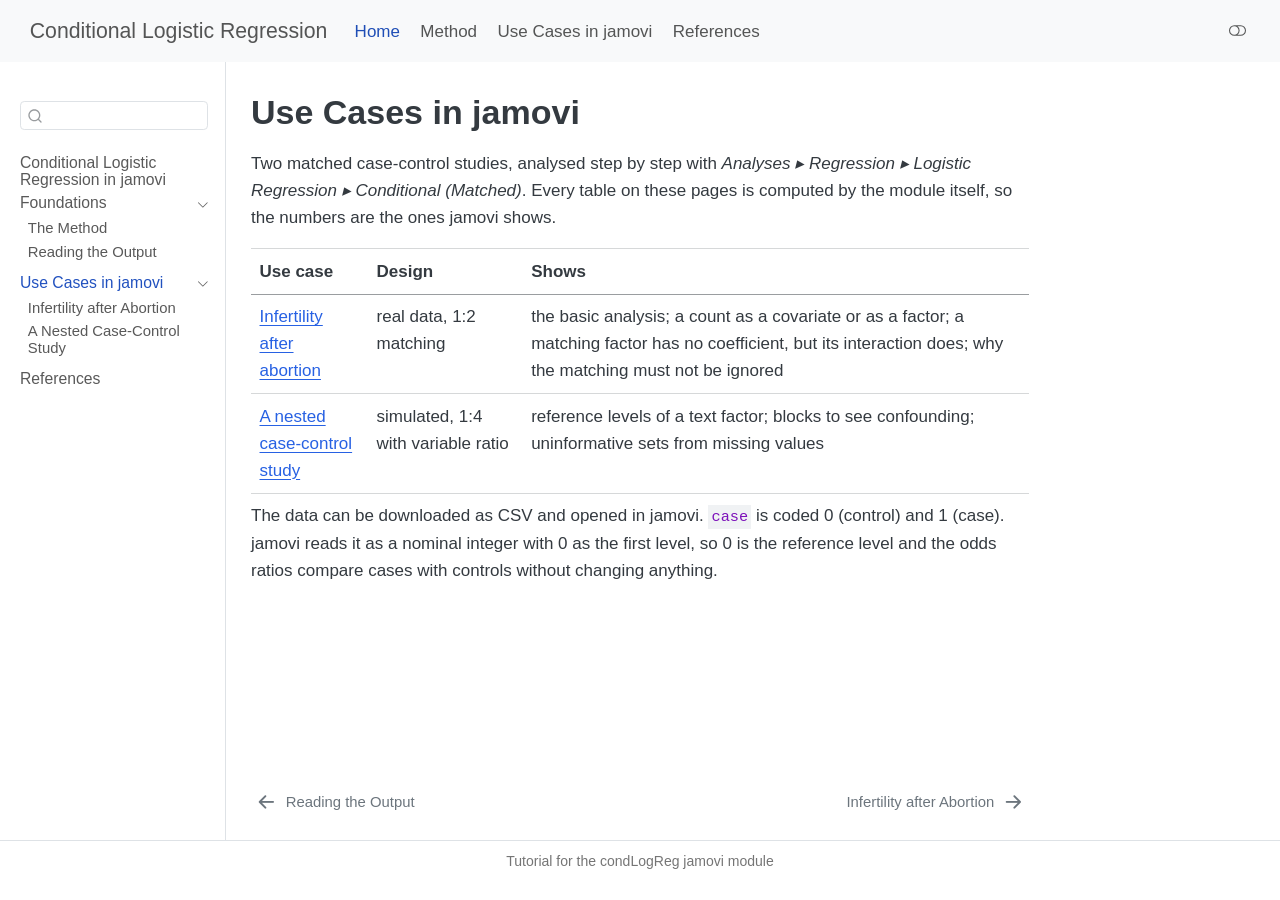
==== docs/usecases/index.html @ f743916c "condLogReg: README and rendered tutorial (docs/) Tutorial (Quarto, source local-only in tutorial/): " ====
<!DOCTYPE html>
<html xmlns="http://www.w3.org/1999/xhtml" lang="en" xml:lang="en"><head>

<meta charset="utf-8">
<meta name="generator" content="quarto-1.10.18">

<meta name="viewport" content="width=device-width, initial-scale=1.0, user-scalable=yes">


<title>Use Cases in jamovi – Conditional Logistic Regression</title>
<style>
/* Default styles provided by pandoc.
** See https://pandoc.org/MANUAL.html#variables-for-html for config info.
*/
span.smallcaps{font-variant: small-caps;}
div.columns{display: flex; gap: 1.5em;}
div.column{flex: auto;}
@media screen {
div.columns{gap: min(4vw, 1.5em);}
div.column{overflow-x: auto;}
}
div.hanging-indent{margin-left: 1.5em; text-indent: -1.5em;}
ul.task-list{list-style: none;}
ul.task-list li input[type="checkbox"] {
  width: 0.8em;
  margin: 0 0.8em 0.2em -1em; /* quarto-specific, see https://github.com/quarto-dev/quarto-cli/issues/4556 */ 
  vertical-align: middle;
}
</style>


<script src="../site_libs/quarto-nav/quarto-nav.js"></script>
<script src="../site_libs/quarto-nav/headroom.min.js"></script>
<script src="../site_libs/clipboard/clipboard.min.js"></script>
<script src="../site_libs/quarto-search/autocomplete.umd.js"></script>
<script src="../site_libs/quarto-search/fuse.min.js"></script>
<script src="../site_libs/quarto-search/quarto-search.js"></script>
<meta name="quarto:offset" content="../">
<link href="../usecases/infert.html" rel="next">
<link href="../foundations/output.html" rel="prev">
<script src="../site_libs/quarto-html/quarto.js" type="module"></script>
<script src="../site_libs/quarto-html/tabsets/tabsets.js" type="module"></script>
<script src="../site_libs/quarto-html/popper.min.js"></script>
<script src="../site_libs/quarto-html/tippy.umd.min.js"></script>
<script src="../site_libs/quarto-html/anchor.min.js"></script>
<link href="../site_libs/quarto-html/tippy.css" rel="stylesheet">
<link href="../site_libs/quarto-html/quarto-syntax-highlighting-64a204ab8560d761af7679ceaba22944.css" rel="stylesheet" class="quarto-color-scheme" id="quarto-text-highlighting-styles">
<link href="../site_libs/quarto-html/quarto-syntax-highlighting-dark-b85bc7c33db8c58e0ec93c3465666fed.css" rel="stylesheet" class="quarto-color-scheme quarto-color-alternate" id="quarto-text-highlighting-styles">
<link href="../site_libs/quarto-html/quarto-syntax-highlighting-64a204ab8560d761af7679ceaba22944.css" rel="stylesheet" class="quarto-color-scheme-extra" id="quarto-text-highlighting-styles">
<script src="../site_libs/bootstrap/bootstrap.min.js"></script>
<link href="../site_libs/bootstrap/bootstrap-icons.css" rel="stylesheet">
<link href="../site_libs/bootstrap/bootstrap-e5e84f5a70260acdabf710505354887c.min.css" rel="stylesheet" append-hash="true" class="quarto-color-scheme" id="quarto-bootstrap" data-mode="light">
<link href="../site_libs/bootstrap/bootstrap-dark-4143a9d5f9d8f9deb4202a6d60211dcc.min.css" rel="stylesheet" append-hash="true" class="quarto-color-scheme quarto-color-alternate" id="quarto-bootstrap" data-mode="dark">
<link href="../site_libs/bootstrap/bootstrap-e5e84f5a70260acdabf710505354887c.min.css" rel="stylesheet" append-hash="true" class="quarto-color-scheme-extra" id="quarto-bootstrap" data-mode="light">
<script id="quarto-search-options" type="application/json">{
  "location": "sidebar",
  "copy-button": false,
  "collapse-after": 3,
  "panel-placement": "start",
  "type": "textbox",
  "limit": 50,
  "keyboard-shortcut": [
    "f",
    "/",
    "s"
  ],
  "language": {
    "search-no-results-text": "No results",
    "search-matching-documents-text": "matching documents",
    "search-copy-link-title": "Copy link to search",
    "search-hide-matches-text": "Hide additional matches",
    "search-more-match-text": "more match in this document",
    "search-more-matches-text": "more matches in this document",
    "search-clear-button-title": "Clear",
    "search-text-placeholder": "",
    "search-detached-cancel-button-title": "Cancel",
    "search-submit-button-title": "Submit",
    "search-label": "Search"
  }
}</script>


<link rel="stylesheet" href="../styles.css">
</head>

<body class="nav-sidebar docked nav-fixed quarto-light"><script id="quarto-html-before-body" type="application/javascript">
    const toggleBodyColorMode = (bsSheetEl) => {
      const mode = bsSheetEl.getAttribute("data-mode");
      const bodyEl = window.document.querySelector("body");
      if (mode === "dark") {
        bodyEl.classList.add("quarto-dark");
        bodyEl.classList.remove("quarto-light");
      } else {
        bodyEl.classList.add("quarto-light");
        bodyEl.classList.remove("quarto-dark");
      }
    }
    const toggleBodyColorPrimary = () => {
      const bsSheetEl = window.document.querySelector("link#quarto-bootstrap:not([rel=disabled-stylesheet])");
      if (bsSheetEl) {
        toggleBodyColorMode(bsSheetEl);
      }
    }
    const setColorSchemeToggle = (alternate) => {
      const toggles = window.document.querySelectorAll('.quarto-color-scheme-toggle');
      for (let i=0; i < toggles.length; i++) {
        const toggle = toggles[i];
        if (toggle) {
          if (alternate) {
            toggle.classList.add("alternate");
          } else {
            toggle.classList.remove("alternate");
          }
        }
      }
    };
    const toggleColorMode = (alternate) => {
      // Switch the stylesheets
      const primaryStylesheets = window.document.querySelectorAll('link.quarto-color-scheme:not(.quarto-color-alternate)');
      const alternateStylesheets = window.document.querySelectorAll('link.quarto-color-scheme.quarto-color-alternate');
      manageTransitions('#quarto-margin-sidebar .nav-link', false);
      if (alternate) {
        // note: dark is layered on light, we don't disable primary!
        enableStylesheet(alternateStylesheets);
        for (const sheetNode of alternateStylesheets) {
          if (sheetNode.id === "quarto-bootstrap") {
            toggleBodyColorMode(sheetNode);
          }
        }
      } else {
        disableStylesheet(alternateStylesheets);
        enableStylesheet(primaryStylesheets)
        toggleBodyColorPrimary();
      }
      manageTransitions('#quarto-margin-sidebar .nav-link', true);
      // Switch the toggles
      setColorSchemeToggle(alternate)
      // Hack to workaround the fact that safari doesn't
      // properly recolor the scrollbar when toggling (#1455)
      if (navigator.userAgent.indexOf('Safari') > 0 && navigator.userAgent.indexOf('Chrome') == -1) {
        manageTransitions("body", false);
        window.scrollTo(0, 1);
        setTimeout(() => {
          window.scrollTo(0, 0);
          manageTransitions("body", true);
        }, 40);
      }
    }
    const disableStylesheet = (stylesheets) => {
      for (let i=0; i < stylesheets.length; i++) {
        const stylesheet = stylesheets[i];
        stylesheet.rel = 'disabled-stylesheet';
      }
    }
    const enableStylesheet = (stylesheets) => {
      for (let i=0; i < stylesheets.length; i++) {
        const stylesheet = stylesheets[i];
        if(stylesheet.rel !== 'stylesheet') { // for Chrome, which will still FOUC without this check
          stylesheet.rel = 'stylesheet';
        }
      }
    }
    const manageTransitions = (selector, allowTransitions) => {
      const els = window.document.querySelectorAll(selector);
      for (let i=0; i < els.length; i++) {
        const el = els[i];
        if (allowTransitions) {
          el.classList.remove('notransition');
        } else {
          el.classList.add('notransition');
        }
      }
    }
    const isFileUrl = () => {
      return window.location.protocol === 'file:';
    }
    const hasAlternateSentinel = () => {
      let styleSentinel = getColorSchemeSentinel();
      if (styleSentinel !== null) {
        return styleSentinel === "alternate";
      } else {
        return false;
      }
    }
    const setStyleSentinel = (alternate) => {
      const value = alternate ? "alternate" : "default";
      if (!isFileUrl()) {
        window.localStorage.setItem("quarto-color-scheme", value);
      } else {
        localAlternateSentinel = value;
      }
    }
    const getColorSchemeSentinel = () => {
      if (!isFileUrl()) {
        const storageValue = window.localStorage.getItem("quarto-color-scheme");
        return storageValue != null ? storageValue : localAlternateSentinel;
      } else {
        return localAlternateSentinel;
      }
    }
    const toggleGiscusIfUsed = (isAlternate, darkModeDefault) => {
      const baseTheme = document.querySelector('#giscus-base-theme')?.value ?? 'light';
      const alternateTheme = document.querySelector('#giscus-alt-theme')?.value ?? 'dark';
      let newTheme = '';
      if(authorPrefersDark) {
        newTheme = isAlternate ? baseTheme : alternateTheme;
      } else {
        newTheme = isAlternate ? alternateTheme : baseTheme;
      }
      const changeGiscusTheme = () => {
        // From: https://github.com/giscus/giscus/issues/336
        const sendMessage = (message) => {
          const iframe = document.querySelector('iframe.giscus-frame');
          if (!iframe) return;
          iframe.contentWindow.postMessage({ giscus: message }, 'https://giscus.app');
        }
        sendMessage({
          setConfig: {
            theme: newTheme
          }
        });
      }
      const isGiscussLoaded = window.document.querySelector('iframe.giscus-frame') !== null;
      if (isGiscussLoaded) {
        changeGiscusTheme();
      }
    };
    const authorPrefersDark = false;
    const darkModeDefault = authorPrefersDark;
      document.querySelector('link#quarto-text-highlighting-styles.quarto-color-scheme-extra').rel = 'disabled-stylesheet';
      document.querySelector('link#quarto-bootstrap.quarto-color-scheme-extra').rel = 'disabled-stylesheet';
    let localAlternateSentinel = darkModeDefault ? 'alternate' : 'default';
    // Dark / light mode switch
    window.quartoToggleColorScheme = () => {
      // Read the current dark / light value
      let toAlternate = !hasAlternateSentinel();
      toggleColorMode(toAlternate);
      setStyleSentinel(toAlternate);
      toggleGiscusIfUsed(toAlternate, darkModeDefault);
      window.dispatchEvent(new Event('resize'));
    };
    // Switch to dark mode if need be
    if (hasAlternateSentinel()) {
      toggleColorMode(true);
    } else {
      toggleColorMode(false);
    }
  </script>

<div id="quarto-search-results"></div>
  <header id="quarto-header" class="headroom fixed-top">
    <nav class="navbar navbar-expand-lg " data-bs-theme="dark">
      <div class="navbar-container container-fluid">
      <div class="navbar-brand-container mx-auto">
    <a class="navbar-brand" href="../index.html">
    <span class="navbar-title">Conditional Logistic Regression</span>
    </a>
  </div>
          <button class="navbar-toggler" type="button" data-bs-toggle="collapse" data-bs-target="#navbarCollapse" aria-controls="navbarCollapse" role="menu" aria-expanded="false" aria-label="Toggle navigation" onclick="if (window.quartoToggleHeadroom) { window.quartoToggleHeadroom(); }">
  <span class="navbar-toggler-icon"></span>
</button>
          <div class="collapse navbar-collapse" id="navbarCollapse">
            <ul class="navbar-nav navbar-nav-scroll me-auto">
  <li class="nav-item">
    <a class="nav-link active" href="../index.html" aria-current="page"> 
<span class="menu-text">Home</span></a>
  </li>  
  <li class="nav-item">
    <a class="nav-link" href="../foundations/method.html"> 
<span class="menu-text">Method</span></a>
  </li>  
  <li class="nav-item">
    <a class="nav-link" href="../usecases/index.html"> 
<span class="menu-text">Use Cases in jamovi</span></a>
  </li>  
  <li class="nav-item">
    <a class="nav-link" href="../references.html"> 
<span class="menu-text">References</span></a>
  </li>  
</ul>
          </div> <!-- /navcollapse -->
            <div class="quarto-navbar-tools">
  <a href="" class="quarto-color-scheme-toggle quarto-navigation-tool  px-1" onclick="window.quartoToggleColorScheme(); return false;" title="Toggle dark mode"><i class="bi"></i></a>
</div>
      </div> <!-- /container-fluid -->
    </nav>
  <nav class="quarto-secondary-nav">
    <div class="container-fluid d-flex">
      <button type="button" class="quarto-btn-toggle btn" data-bs-toggle="collapse" role="button" data-bs-target=".quarto-sidebar-collapse-item" aria-controls="quarto-sidebar" aria-expanded="false" aria-label="Toggle sidebar navigation" onclick="if (window.quartoToggleHeadroom) { window.quartoToggleHeadroom(); }">
        <i class="bi bi-layout-text-sidebar-reverse"></i>
      </button>
        <nav class="quarto-page-breadcrumbs" aria-label="breadcrumb"><ol class="breadcrumb"><li class="breadcrumb-item"><a href="../usecases/index.html">Use Cases in jamovi</a></li></ol></nav>
        <a class="flex-grow-1" role="navigation" data-bs-toggle="collapse" data-bs-target=".quarto-sidebar-collapse-item" aria-controls="quarto-sidebar" aria-expanded="false" aria-label="Toggle sidebar navigation" onclick="if (window.quartoToggleHeadroom) { window.quartoToggleHeadroom(); }">      
        </a>
      <button type="button" class="btn quarto-search-button" aria-label="Search" onclick="window.quartoOpenSearch();">
        <i class="bi bi-search"></i>
      </button>
    </div>
  </nav>
</header>
<!-- content -->
<div id="quarto-content" class="quarto-container page-columns page-rows-contents page-layout-article page-navbar">
<!-- sidebar -->
  <nav id="quarto-sidebar" class="sidebar collapse collapse-horizontal quarto-sidebar-collapse-item sidebar-navigation docked overflow-auto">
        <div class="mt-2 flex-shrink-0 align-items-center">
        <div class="sidebar-search">
        <div id="quarto-search" class="" title="Search"></div>
        </div>
        </div>
    <div class="sidebar-menu-container"> 
    <ul class="list-unstyled mt-1">
        <li class="sidebar-item">
  <div class="sidebar-item-container"> 
  <a href="../index.html" class="sidebar-item-text sidebar-link">
 <span class="menu-text">Conditional Logistic Regression in jamovi</span></a>
  </div>
</li>
        <li class="sidebar-item sidebar-item-section">
      <div class="sidebar-item-container"> 
            <a class="sidebar-item-text sidebar-link text-start" data-bs-toggle="collapse" data-bs-target="#quarto-sidebar-section-1" role="navigation" aria-expanded="true">
 <span class="menu-text">Foundations</span></a>
          <a class="sidebar-item-toggle text-start" data-bs-toggle="collapse" data-bs-target="#quarto-sidebar-section-1" role="navigation" aria-expanded="true" aria-label="Toggle section">
            <i class="bi bi-chevron-right ms-2"></i>
          </a> 
      </div>
      <ul id="quarto-sidebar-section-1" class="collapse list-unstyled sidebar-section depth1 show">  
          <li class="sidebar-item">
  <div class="sidebar-item-container"> 
  <a href="../foundations/method.html" class="sidebar-item-text sidebar-link">
 <span class="menu-text">The Method</span></a>
  </div>
</li>
          <li class="sidebar-item">
  <div class="sidebar-item-container"> 
  <a href="../foundations/output.html" class="sidebar-item-text sidebar-link">
 <span class="menu-text">Reading the Output</span></a>
  </div>
</li>
      </ul>
  </li>
        <li class="sidebar-item sidebar-item-section">
      <div class="sidebar-item-container"> 
            <a href="../usecases/index.html" class="sidebar-item-text sidebar-link active">
 <span class="menu-text">Use Cases in jamovi</span></a>
          <a class="sidebar-item-toggle text-start" data-bs-toggle="collapse" data-bs-target="#quarto-sidebar-section-2" role="navigation" aria-expanded="true" aria-label="Toggle section">
            <i class="bi bi-chevron-right ms-2"></i>
          </a> 
      </div>
      <ul id="quarto-sidebar-section-2" class="collapse list-unstyled sidebar-section depth1 show">  
          <li class="sidebar-item">
  <div class="sidebar-item-container"> 
  <a href="../usecases/infert.html" class="sidebar-item-text sidebar-link">
 <span class="menu-text">Infertility after Abortion</span></a>
  </div>
</li>
          <li class="sidebar-item">
  <div class="sidebar-item-container"> 
  <a href="../usecases/nested.html" class="sidebar-item-text sidebar-link">
 <span class="menu-text">A Nested Case-Control Study</span></a>
  </div>
</li>
      </ul>
  </li>
        <li class="sidebar-item">
  <div class="sidebar-item-container"> 
  <a href="../references.html" class="sidebar-item-text sidebar-link">
 <span class="menu-text">References</span></a>
  </div>
</li>
    </ul>
    </div>
</nav>
<div id="quarto-sidebar-glass" class="quarto-sidebar-collapse-item" data-bs-toggle="collapse" data-bs-target=".quarto-sidebar-collapse-item"></div>
<!-- margin-sidebar -->
    <div id="quarto-margin-sidebar" class="sidebar margin-sidebar zindex-bottom">
        
    </div>
<!-- main -->
<main class="content" id="quarto-document-content">


<header id="title-block-header" class="quarto-title-block default">
<div class="quarto-title">
<h1 class="title">Use Cases in jamovi</h1>
</div>



<div class="quarto-title-meta">

    
  
    
  </div>
  


</header>


<p>Two matched case-control studies, analysed step by step with <em>Analyses ▸ Regression ▸ Logistic Regression ▸ Conditional (Matched)</em>. Every table on these pages is computed by the module itself, so the numbers are the ones jamovi shows.</p>
<table class="caption-top table">
<thead>
<tr class="header">
<th>Use case</th>
<th>Design</th>
<th>Shows</th>
</tr>
</thead>
<tbody>
<tr class="odd">
<td><a href="../usecases/infert.html">Infertility after abortion</a></td>
<td>real data, 1:2 matching</td>
<td>the basic analysis; a count as a covariate or as a factor; a matching factor has no coefficient, but its interaction does; why the matching must not be ignored</td>
</tr>
<tr class="even">
<td><a href="../usecases/nested.html">A nested case-control study</a></td>
<td>simulated, 1:4 with variable ratio</td>
<td>reference levels of a text factor; blocks to see confounding; uninformative sets from missing values</td>
</tr>
</tbody>
</table>
<p>The data can be downloaded as CSV and opened in jamovi. <code>case</code> is coded 0 (control) and 1 (case). jamovi reads it as a nominal integer with 0 as the first level, so 0 is the reference level and the odds ratios compare cases with controls without changing anything.</p>



<a onclick="window.scrollTo(0, 0); return false;" role="button" id="quarto-back-to-top"><i class="bi bi-arrow-up"></i> Back to top</a></main> <!-- /main -->
<script id="quarto-html-after-body" type="application/javascript">
  window.document.addEventListener("DOMContentLoaded", function (event) {
    // Ensure there is a toggle, if there isn't float one in the top right
    if (window.document.querySelector('.quarto-color-scheme-toggle') === null) {
      const a = window.document.createElement('a');
      a.classList.add('top-right');
      a.classList.add('quarto-color-scheme-toggle');
      a.href = "";
      a.onclick = function() { try { window.quartoToggleColorScheme(); } catch {} return false; };
      const i = window.document.createElement("i");
      i.classList.add('bi');
      a.appendChild(i);
      window.document.body.appendChild(a);
    }
    setColorSchemeToggle(hasAlternateSentinel())
    const icon = "";
    const anchorJS = new window.AnchorJS();
    anchorJS.options = {
      placement: 'right',
      icon: icon
    };
    anchorJS.add('.anchored');
    const isCodeAnnotation = (el) => {
      for (const clz of el.classList) {
        if (clz.startsWith('code-annotation-')) {                     
          return true;
        }
      }
      return false;
    }
    const onCopySuccess = function(e) {
      // button target
      const button = e.trigger;
      // don't keep focus
      button.blur();
      // flash "checked"
      button.classList.add('code-copy-button-checked');
      var currentTitle = button.getAttribute("title");
      button.setAttribute("title", "Copied!");
      let tooltip;
      if (window.bootstrap) {
        button.setAttribute("data-bs-toggle", "tooltip");
        button.setAttribute("data-bs-placement", "left");
        button.setAttribute("data-bs-title", "Copied!");
        tooltip = new bootstrap.Tooltip(button, 
          { trigger: "manual", 
            customClass: "code-copy-button-tooltip",
            offset: [0, -8]});
        tooltip.show();    
      }
      setTimeout(function() {
        if (tooltip) {
          tooltip.hide();
          button.removeAttribute("data-bs-title");
          button.removeAttribute("data-bs-toggle");
          button.removeAttribute("data-bs-placement");
        }
        button.setAttribute("title", currentTitle);
        button.classList.remove('code-copy-button-checked');
      }, 1000);
      // clear code selection
      e.clearSelection();
    }
    const getTextToCopy = function(trigger) {
      const outerScaffold = trigger.parentElement.cloneNode(true);
      const codeEl = outerScaffold.querySelector('code');
      for (const childEl of codeEl.children) {
        if (isCodeAnnotation(childEl)) {
          childEl.remove();
        }
      }
      return codeEl.innerText;
    }
    const clipboard = new window.ClipboardJS('.code-copy-button:not([data-in-quarto-modal])', {
      text: getTextToCopy
    });
    clipboard.on('success', onCopySuccess);
    if (window.document.getElementById('quarto-embedded-source-code-modal')) {
      const clipboardModal = new window.ClipboardJS('.code-copy-button[data-in-quarto-modal]', {
        text: getTextToCopy,
        container: window.document.getElementById('quarto-embedded-source-code-modal')
      });
      clipboardModal.on('success', onCopySuccess);
    }
      var localhostRegex = new RegExp(/^(?:http|https):\/\/localhost\:?[0-9]*\//);
      var mailtoRegex = new RegExp(/^mailto:/);
        var filterRegex = new RegExp('/' + window.location.host + '/');
      var isInternal = (href) => {
          return filterRegex.test(href) || localhostRegex.test(href) || mailtoRegex.test(href);
      }
      // Inspect non-navigation links and adorn them if external
     var links = window.document.querySelectorAll('a[href]:not(.nav-link):not(.navbar-brand):not(.toc-action):not(.sidebar-link):not(.sidebar-item-toggle):not(.pagination-link):not(.no-external):not([aria-hidden]):not(.dropdown-item):not(.quarto-navigation-tool):not(.about-link)');
      for (var i=0; i<links.length; i++) {
        const link = links[i];
        if (!isInternal(link.href)) {
          // undo the damage that might have been done by quarto-nav.js in the case of
          // links that we want to consider external
          if (link.dataset.originalHref !== undefined) {
            link.href = link.dataset.originalHref;
          }
        }
      }
    function tippyHover(el, contentFn, onTriggerFn, onUntriggerFn) {
      const config = {
        allowHTML: true,
        maxWidth: 500,
        delay: 100,
        arrow: false,
        appendTo: function(el) {
            return el.parentElement;
        },
        interactive: true,
        interactiveBorder: 10,
        theme: 'quarto',
        placement: 'bottom-start',
      };
      if (contentFn) {
        config.content = contentFn;
      }
      if (onTriggerFn) {
        config.onTrigger = onTriggerFn;
      }
      if (onUntriggerFn) {
        config.onUntrigger = onUntriggerFn;
      }
      window.tippy(el, config); 
    }
    const noterefs = window.document.querySelectorAll('a[role="doc-noteref"]');
    for (var i=0; i<noterefs.length; i++) {
      const ref = noterefs[i];
      tippyHover(ref, function() {
        // use id or data attribute instead here
        let href = ref.getAttribute('data-footnote-href') || ref.getAttribute('href');
        try { href = new URL(href).hash; } catch {}
        const id = href.replace(/^#\/?/, "");
        const note = window.document.getElementById(id);
        if (note) {
          return note.innerHTML;
        } else {
          return "";
        }
      });
    }
    const xrefs = window.document.querySelectorAll('a.quarto-xref');
    const processXRef = (id, note) => {
      // Strip column container classes
      const stripColumnClz = (el) => {
        el.classList.remove("page-full", "page-columns");
        if (el.children) {
          for (const child of el.children) {
            stripColumnClz(child);
          }
        }
      }
      stripColumnClz(note)
      if (id === null || id.startsWith('sec-')) {
        // Special case sections, only their first couple elements
        const container = document.createElement("div");
        if (note.children && note.children.length > 2) {
          container.appendChild(note.children[0].cloneNode(true));
          for (let i = 1; i < note.children.length; i++) {
            const child = note.children[i];
            if (child.tagName === "P" && child.innerText === "") {
              continue;
            } else {
              container.appendChild(child.cloneNode(true));
              break;
            }
          }
          if (window.Quarto?.typesetMath) {
            window.Quarto.typesetMath(container);
          }
          return container.innerHTML
        } else {
          if (window.Quarto?.typesetMath) {
            window.Quarto.typesetMath(note);
          }
          return note.innerHTML;
        }
      } else {
        // Remove any anchor links if they are present
        const anchorLink = note.querySelector('a.anchorjs-link');
        if (anchorLink) {
          anchorLink.remove();
        }
        if (window.Quarto?.typesetMath) {
          window.Quarto.typesetMath(note);
        }
        if (note.classList.contains("callout")) {
          return note.outerHTML;
        } else {
          return note.innerHTML;
        }
      }
    }
    for (var i=0; i<xrefs.length; i++) {
      const xref = xrefs[i];
      tippyHover(xref, undefined, function(instance) {
        instance.disable();
        let url = xref.getAttribute('href');
        let hash = undefined; 
        if (url.startsWith('#')) {
          hash = url;
        } else {
          try { hash = new URL(url).hash; } catch {}
        }
        if (hash) {
          const id = hash.replace(/^#\/?/, "");
          const note = window.document.getElementById(id);
          if (note !== null) {
            try {
              const html = processXRef(id, note.cloneNode(true));
              instance.setContent(html);
            } finally {
              instance.enable();
              instance.show();
            }
          } else {
            // See if we can fetch this
            fetch(url.split('#')[0])
            .then(res => res.text())
            .then(html => {
              const parser = new DOMParser();
              const htmlDoc = parser.parseFromString(html, "text/html");
              const note = htmlDoc.getElementById(id);
              if (note !== null) {
                const html = processXRef(id, note);
                instance.setContent(html);
              } 
            }).finally(() => {
              instance.enable();
              instance.show();
            });
          }
        } else {
          // See if we can fetch a full url (with no hash to target)
          // This is a special case and we should probably do some content thinning / targeting
          fetch(url)
          .then(res => res.text())
          .then(html => {
            const parser = new DOMParser();
            const htmlDoc = parser.parseFromString(html, "text/html");
            const note = htmlDoc.querySelector('main.content');
            if (note !== null) {
              // This should only happen for chapter cross references
              // (since there is no id in the URL)
              // remove the first header
              if (note.children.length > 0 && note.children[0].tagName === "HEADER") {
                note.children[0].remove();
              }
              const html = processXRef(null, note);
              instance.setContent(html);
            } 
          }).finally(() => {
            instance.enable();
            instance.show();
          });
        }
      }, function(instance) {
      });
    }
        let selectedAnnoteEl;
        const selectorForAnnotation = ( cell, annotation) => {
          let cellAttr = 'data-code-cell="' + cell + '"';
          let lineAttr = 'data-code-annotation="' +  annotation + '"';
          const selector = 'span[' + cellAttr + '][' + lineAttr + ']';
          return selector;
        }
        const selectCodeLines = (annoteEl) => {
          const doc = window.document;
          const targetCell = annoteEl.getAttribute("data-target-cell");
          const targetAnnotation = annoteEl.getAttribute("data-target-annotation");
          const annoteSpan = window.document.querySelector(selectorForAnnotation(targetCell, targetAnnotation));
          const lines = annoteSpan.getAttribute("data-code-lines").split(",");
          const lineIds = lines.map((line) => {
            return targetCell + "-" + line;
          })
          let top = null;
          let height = null;
          let parent = null;
          if (lineIds.length > 0) {
              //compute the position of the single el (top and bottom and make a div)
              const el = window.document.getElementById(lineIds[0]);
              top = el.offsetTop;
              height = el.offsetHeight;
              parent = el.parentElement.parentElement;
            if (lineIds.length > 1) {
              const lastEl = window.document.getElementById(lineIds[lineIds.length - 1]);
              const bottom = lastEl.offsetTop + lastEl.offsetHeight;
              height = bottom - top;
            }
            if (top !== null && height !== null && parent !== null) {
              // cook up a div (if necessary) and position it 
              let div = window.document.getElementById("code-annotation-line-highlight");
              if (div === null) {
                div = window.document.createElement("div");
                div.setAttribute("id", "code-annotation-line-highlight");
                div.style.position = 'absolute';
                parent.appendChild(div);
              }
              div.style.top = top - 2 + "px";
              div.style.height = height + 4 + "px";
              div.style.left = 0;
              let gutterDiv = window.document.getElementById("code-annotation-line-highlight-gutter");
              if (gutterDiv === null) {
                gutterDiv = window.document.createElement("div");
                gutterDiv.setAttribute("id", "code-annotation-line-highlight-gutter");
                gutterDiv.style.position = 'absolute';
                const codeCell = window.document.getElementById(targetCell);
                const gutter = codeCell.querySelector('.code-annotation-gutter');
                gutter.appendChild(gutterDiv);
              }
              gutterDiv.style.top = top - 2 + "px";
              gutterDiv.style.height = height + 4 + "px";
            }
            selectedAnnoteEl = annoteEl;
          }
        };
        const unselectCodeLines = () => {
          const elementsIds = ["code-annotation-line-highlight", "code-annotation-line-highlight-gutter"];
          elementsIds.forEach((elId) => {
            const div = window.document.getElementById(elId);
            if (div) {
              div.remove();
            }
          });
          selectedAnnoteEl = undefined;
        };
          // Handle positioning of the toggle
      window.addEventListener(
        "resize",
        throttle(() => {
          elRect = undefined;
          if (selectedAnnoteEl) {
            selectCodeLines(selectedAnnoteEl);
          }
        }, 10)
      );
      function throttle(fn, ms) {
      let throttle = false;
      let timer;
        return (...args) => {
          if(!throttle) { // first call gets through
              fn.apply(this, args);
              throttle = true;
          } else { // all the others get throttled
              if(timer) clearTimeout(timer); // cancel #2
              timer = setTimeout(() => {
                fn.apply(this, args);
                timer = throttle = false;
              }, ms);
          }
        };
      }
        // Attach click handler to the DT
        const annoteDls = window.document.querySelectorAll('dt[data-target-cell]');
        for (const annoteDlNode of annoteDls) {
          annoteDlNode.addEventListener('click', (event) => {
            const clickedEl = event.target;
            if (clickedEl !== selectedAnnoteEl) {
              unselectCodeLines();
              const activeEl = window.document.querySelector('dt[data-target-cell].code-annotation-active');
              if (activeEl) {
                activeEl.classList.remove('code-annotation-active');
              }
              selectCodeLines(clickedEl);
              clickedEl.classList.add('code-annotation-active');
            } else {
              // Unselect the line
              unselectCodeLines();
              clickedEl.classList.remove('code-annotation-active');
            }
          });
        }
    const findCites = (el) => {
      const parentEl = el.parentElement;
      if (parentEl) {
        const cites = parentEl.dataset.cites;
        if (cites) {
          return {
            el,
            cites: cites.split(' ')
          };
        } else {
          return findCites(el.parentElement)
        }
      } else {
        return undefined;
      }
    };
    var bibliorefs = window.document.querySelectorAll('a[role="doc-biblioref"]');
    for (var i=0; i<bibliorefs.length; i++) {
      const ref = bibliorefs[i];
      const citeInfo = findCites(ref);
      if (citeInfo) {
        tippyHover(citeInfo.el, function() {
          var popup = window.document.createElement('div');
          citeInfo.cites.forEach(function(cite) {
            var citeDiv = window.document.createElement('div');
            citeDiv.classList.add('hanging-indent');
            citeDiv.classList.add('csl-entry');
            var biblioDiv = window.document.getElementById('ref-' + cite);
            if (biblioDiv) {
              citeDiv.innerHTML = biblioDiv.innerHTML;
            }
            popup.appendChild(citeDiv);
          });
          return popup.innerHTML;
        });
      }
    }
  });
  </script>
<nav class="page-navigation">
  <div class="nav-page nav-page-previous">
      <a href="../foundations/output.html" class="pagination-link" aria-label="Reading the Output">
        <i class="bi bi-arrow-left-short"></i> <span class="nav-page-text">Reading the Output</span>
      </a>          
  </div>
  <div class="nav-page nav-page-next">
      <a href="../usecases/infert.html" class="pagination-link" aria-label="Infertility after Abortion">
        <span class="nav-page-text">Infertility after Abortion</span> <i class="bi bi-arrow-right-short"></i>
      </a>
  </div>
</nav>
</div> <!-- /content -->
<footer class="footer">
  <div class="nav-footer">
    <div class="nav-footer-left">
      &nbsp;
    </div>   
    <div class="nav-footer-center">
<p>Tutorial for the condLogReg jamovi module</p>
</div>
    <div class="nav-footer-right">
      &nbsp;
    </div>
  </div>
</footer>




</body></html>
---- docs/site_libs/quarto-html/tippy.css ----
.tippy-box[data-animation=fade][data-state=hidden]{opacity:0}[data-tippy-root]{max-width:calc(100vw - 10px)}.tippy-box{position:relative;background-color:#333;color:#fff;border-radius:4px;font-size:14px;line-height:1.4;white-space:normal;outline:0;transition-property:transform,visibility,opacity}.tippy-box[data-placement^=top]>.tippy-arrow{bottom:0}.tippy-box[data-placement^=top]>.tippy-arrow:before{bottom:-7px;left:0;border-width:8px 8px 0;border-top-color:initial;transform-origin:center top}.tippy-box[data-placement^=bottom]>.tippy-arrow{top:0}.tippy-box[data-placement^=bottom]>.tippy-arrow:before{top:-7px;left:0;border-width:0 8px 8px;border-bottom-color:initial;transform-origin:center bottom}.tippy-box[data-placement^=left]>.tippy-arrow{right:0}.tippy-box[data-placement^=left]>.tippy-arrow:before{border-width:8px 0 8px 8px;border-left-color:initial;right:-7px;transform-origin:center left}.tippy-box[data-placement^=right]>.tippy-arrow{left:0}.tippy-box[data-placement^=right]>.tippy-arrow:before{left:-7px;border-width:8px 8px 8px 0;border-right-color:initial;transform-origin:center right}.tippy-box[data-inertia][data-state=visible]{transition-timing-function:cubic-bezier(.54,1.5,.38,1.11)}.tippy-arrow{width:16px;height:16px;color:#333}.tippy-arrow:before{content:"";position:absolute;border-color:transparent;border-style:solid}.tippy-content{position:relative;padding:5px 9px;z-index:1}
---- docs/site_libs/quarto-html/quarto-syntax-highlighting-64a204ab8560d761af7679ceaba22944.css ----
/* quarto syntax highlight colors */
:root {
  --quarto-hl-ot-color: #003B4F;
  --quarto-hl-at-color: #657422;
  --quarto-hl-ss-color: #20794D;
  --quarto-hl-an-color: #5E5E5E;
  --quarto-hl-fu-color: #4758AB;
  --quarto-hl-st-color: #20794D;
  --quarto-hl-cf-color: #003B4F;
  --quarto-hl-op-color: #5E5E5E;
  --quarto-hl-er-color: #AD0000;
  --quarto-hl-bn-color: #AD0000;
  --quarto-hl-al-color: #AD0000;
  --quarto-hl-va-color: #111111;
  --quarto-hl-bu-color: inherit;
  --quarto-hl-ex-color: inherit;
  --quarto-hl-pp-color: #AD0000;
  --quarto-hl-in-color: #5E5E5E;
  --quarto-hl-vs-color: #20794D;
  --quarto-hl-wa-color: #5E5E5E;
  --quarto-hl-do-color: #5E5E5E;
  --quarto-hl-im-color: #00769E;
  --quarto-hl-ch-color: #20794D;
  --quarto-hl-dt-color: #AD0000;
  --quarto-hl-fl-color: #AD0000;
  --quarto-hl-co-color: #5E5E5E;
  --quarto-hl-cv-color: #5E5E5E;
  --quarto-hl-cn-color: #8f5902;
  --quarto-hl-sc-color: #5E5E5E;
  --quarto-hl-dv-color: #AD0000;
  --quarto-hl-kw-color: #003B4F;
}

/* other quarto variables */
:root {
  --quarto-font-monospace: SFMono-Regular, Menlo, Monaco, Consolas, "Liberation Mono", "Courier New", monospace;
}

/* syntax highlight based on Pandoc's rules */
pre > code.sourceCode > span {
  color: #003B4F;
}

code.sourceCode > span {
  color: #003B4F;
}

div.sourceCode,
div.sourceCode pre.sourceCode {
  color: #003B4F;
}

/* Normal */
code span {
  color: #003B4F;
}

/* Alert */
code span.al {
  color: #AD0000;
  font-style: inherit;
}

/* Annotation */
code span.an {
  color: #5E5E5E;
  font-style: inherit;
}

/* Attribute */
code span.at {
  color: #657422;
  font-style: inherit;
}

/* BaseN */
code span.bn {
  color: #AD0000;
  font-style: inherit;
}

/* BuiltIn */
code span.bu {
  font-style: inherit;
}

/* ControlFlow */
code span.cf {
  color: #003B4F;
  font-weight: bold;
  font-style: inherit;
}

/* Char */
code span.ch {
  color: #20794D;
  font-style: inherit;
}

/* Constant */
code span.cn {
  color: #8f5902;
  font-style: inherit;
}

/* Comment */
code span.co {
  color: #5E5E5E;
  font-style: inherit;
}

/* CommentVar */
code span.cv {
  color: #5E5E5E;
  font-style: italic;
}

/* Documentation */
code span.do {
  color: #5E5E5E;
  font-style: italic;
}

/* DataType */
code span.dt {
  color: #AD0000;
  font-style: inherit;
}

/* DecVal */
code span.dv {
  color: #AD0000;
  font-style: inherit;
}

/* Error */
code span.er {
  color: #AD0000;
  font-style: inherit;
}

/* Extension */
code span.ex {
  font-style: inherit;
}

/* Float */
code span.fl {
  color: #AD0000;
  font-style: inherit;
}

/* Function */
code span.fu {
  color: #4758AB;
  font-style: inherit;
}

/* Import */
code span.im {
  color: #00769E;
  font-style: inherit;
}

/* Information */
code span.in {
  color: #5E5E5E;
  font-style: inherit;
}

/* Keyword */
code span.kw {
  color: #003B4F;
  font-weight: bold;
  font-style: inherit;
}

/* Operator */
code span.op {
  color: #5E5E5E;
  font-style: inherit;
}

/* Other */
code span.ot {
  color: #003B4F;
  font-style: inherit;
}

/* Preprocessor */
code span.pp {
  color: #AD0000;
  font-style: inherit;
}

/* SpecialChar */
code span.sc {
  color: #5E5E5E;
  font-style: inherit;
}

/* SpecialString */
code span.ss {
  color: #20794D;
  font-style: inherit;
}

/* String */
code span.st {
  color: #20794D;
  font-style: inherit;
}

/* Variable */
code span.va {
  color: #111111;
  font-style: inherit;
}

/* VerbatimString */
code span.vs {
  color: #20794D;
  font-style: inherit;
}

/* Warning */
code span.wa {
  color: #5E5E5E;
  font-style: italic;
}

.prevent-inlining {
  content: "</";
}

/*# sourceMappingURL=9d8d5bb603a83b8298b89080a598c93b.css.map */
---- docs/site_libs/quarto-html/quarto-syntax-highlighting-dark-b85bc7c33db8c58e0ec93c3465666fed.css ----
/* quarto syntax highlight colors */
:root {
  --quarto-hl-al-color: #f07178;
  --quarto-hl-an-color: #d4d0ab;
  --quarto-hl-at-color: #00e0e0;
  --quarto-hl-bn-color: #d4d0ab;
  --quarto-hl-bu-color: #abe338;
  --quarto-hl-ch-color: #abe338;
  --quarto-hl-co-color: #f8f8f2;
  --quarto-hl-cv-color: #ffd700;
  --quarto-hl-cn-color: #ffd700;
  --quarto-hl-cf-color: #ffa07a;
  --quarto-hl-dt-color: #ffa07a;
  --quarto-hl-dv-color: #d4d0ab;
  --quarto-hl-do-color: #f8f8f2;
  --quarto-hl-er-color: #f07178;
  --quarto-hl-ex-color: #00e0e0;
  --quarto-hl-fl-color: #d4d0ab;
  --quarto-hl-fu-color: #ffa07a;
  --quarto-hl-im-color: #abe338;
  --quarto-hl-in-color: #d4d0ab;
  --quarto-hl-kw-color: #ffa07a;
  --quarto-hl-op-color: #ffa07a;
  --quarto-hl-ot-color: #00e0e0;
  --quarto-hl-pp-color: #dcc6e0;
  --quarto-hl-re-color: #00e0e0;
  --quarto-hl-sc-color: #abe338;
  --quarto-hl-ss-color: #abe338;
  --quarto-hl-st-color: #abe338;
  --quarto-hl-va-color: #00e0e0;
  --quarto-hl-vs-color: #abe338;
  --quarto-hl-wa-color: #dcc6e0;
}

/* other quarto variables */
:root {
  --quarto-font-monospace: SFMono-Regular, Menlo, Monaco, Consolas, "Liberation Mono", "Courier New", monospace;
}

/* syntax highlight based on Pandoc's rules */
pre > code.sourceCode > span {
  color: #f8f8f2;
}

code.sourceCode > span {
  color: #f8f8f2;
}

div.sourceCode,
div.sourceCode pre.sourceCode {
  color: #f8f8f2;
}

/* Normal */
code span {
  color: #f8f8f2;
}

/* Alert */
code span.al {
  color: #f07178;
}

/* Annotation */
code span.an {
  color: #d4d0ab;
}

/* Attribute */
code span.at {
  color: #00e0e0;
}

/* BaseN */
code span.bn {
  color: #d4d0ab;
}

/* BuiltIn */
code span.bu {
  color: #abe338;
}

/* ControlFlow */
code span.cf {
  font-weight: bold;
  color: #ffa07a;
}

/* Char */
code span.ch {
  color: #abe338;
}

/* Constant */
code span.cn {
  color: #ffd700;
}

/* Comment */
code span.co {
  font-style: italic;
  color: #f8f8f2;
}

/* CommentVar */
code span.cv {
  color: #ffd700;
}

/* Documentation */
code span.do {
  color: #f8f8f2;
}

/* DataType */
code span.dt {
  color: #ffa07a;
}

/* DecVal */
code span.dv {
  color: #d4d0ab;
}

/* Error */
code span.er {
  color: #f07178;
  text-decoration: underline;
}

/* Extension */
code span.ex {
  font-weight: bold;
  color: #00e0e0;
}

/* Float */
code span.fl {
  color: #d4d0ab;
}

/* Function */
code span.fu {
  color: #ffa07a;
}

/* Import */
code span.im {
  color: #abe338;
}

/* Information */
code span.in {
  color: #d4d0ab;
}

/* Keyword */
code span.kw {
  font-weight: bold;
  color: #ffa07a;
}

/* Operator */
code span.op {
  color: #ffa07a;
}

/* Other */
code span.ot {
  color: #00e0e0;
}

/* Preprocessor */
code span.pp {
  color: #dcc6e0;
}

/* RegionMarker */
code span.re {
  background-color: #f8f8f2;
  color: #00e0e0;
}

/* SpecialChar */
code span.sc {
  color: #abe338;
}

/* SpecialString */
code span.ss {
  color: #abe338;
}

/* String */
code span.st {
  color: #abe338;
}

/* Variable */
code span.va {
  color: #00e0e0;
}

/* VerbatimString */
code span.vs {
  color: #abe338;
}

/* Warning */
code span.wa {
  color: #dcc6e0;
}

.prevent-inlining {
  content: "</";
}

/*# sourceMappingURL=4ed8f1090dec6531da29ab00902aa718.css.map */
---- docs/site_libs/quarto-html/quarto-syntax-highlighting-64a204ab8560d761af7679ceaba22944.css ----
/* quarto syntax highlight colors */
:root {
  --quarto-hl-ot-color: #003B4F;
  --quarto-hl-at-color: #657422;
  --quarto-hl-ss-color: #20794D;
  --quarto-hl-an-color: #5E5E5E;
  --quarto-hl-fu-color: #4758AB;
  --quarto-hl-st-color: #20794D;
  --quarto-hl-cf-color: #003B4F;
  --quarto-hl-op-color: #5E5E5E;
  --quarto-hl-er-color: #AD0000;
  --quarto-hl-bn-color: #AD0000;
  --quarto-hl-al-color: #AD0000;
  --quarto-hl-va-color: #111111;
  --quarto-hl-bu-color: inherit;
  --quarto-hl-ex-color: inherit;
  --quarto-hl-pp-color: #AD0000;
  --quarto-hl-in-color: #5E5E5E;
  --quarto-hl-vs-color: #20794D;
  --quarto-hl-wa-color: #5E5E5E;
  --quarto-hl-do-color: #5E5E5E;
  --quarto-hl-im-color: #00769E;
  --quarto-hl-ch-color: #20794D;
  --quarto-hl-dt-color: #AD0000;
  --quarto-hl-fl-color: #AD0000;
  --quarto-hl-co-color: #5E5E5E;
  --quarto-hl-cv-color: #5E5E5E;
  --quarto-hl-cn-color: #8f5902;
  --quarto-hl-sc-color: #5E5E5E;
  --quarto-hl-dv-color: #AD0000;
  --quarto-hl-kw-color: #003B4F;
}

/* other quarto variables */
:root {
  --quarto-font-monospace: SFMono-Regular, Menlo, Monaco, Consolas, "Liberation Mono", "Courier New", monospace;
}

/* syntax highlight based on Pandoc's rules */
pre > code.sourceCode > span {
  color: #003B4F;
}

code.sourceCode > span {
  color: #003B4F;
}

div.sourceCode,
div.sourceCode pre.sourceCode {
  color: #003B4F;
}

/* Normal */
code span {
  color: #003B4F;
}

/* Alert */
code span.al {
  color: #AD0000;
  font-style: inherit;
}

/* Annotation */
code span.an {
  color: #5E5E5E;
  font-style: inherit;
}

/* Attribute */
code span.at {
  color: #657422;
  font-style: inherit;
}

/* BaseN */
code span.bn {
  color: #AD0000;
  font-style: inherit;
}

/* BuiltIn */
code span.bu {
  font-style: inherit;
}

/* ControlFlow */
code span.cf {
  color: #003B4F;
  font-weight: bold;
  font-style: inherit;
}

/* Char */
code span.ch {
  color: #20794D;
  font-style: inherit;
}

/* Constant */
code span.cn {
  color: #8f5902;
  font-style: inherit;
}

/* Comment */
code span.co {
  color: #5E5E5E;
  font-style: inherit;
}

/* CommentVar */
code span.cv {
  color: #5E5E5E;
  font-style: italic;
}

/* Documentation */
code span.do {
  color: #5E5E5E;
  font-style: italic;
}

/* DataType */
code span.dt {
  color: #AD0000;
  font-style: inherit;
}

/* DecVal */
code span.dv {
  color: #AD0000;
  font-style: inherit;
}

/* Error */
code span.er {
  color: #AD0000;
  font-style: inherit;
}

/* Extension */
code span.ex {
  font-style: inherit;
}

/* Float */
code span.fl {
  color: #AD0000;
  font-style: inherit;
}

/* Function */
code span.fu {
  color: #4758AB;
  font-style: inherit;
}

/* Import */
code span.im {
  color: #00769E;
  font-style: inherit;
}

/* Information */
code span.in {
  color: #5E5E5E;
  font-style: inherit;
}

/* Keyword */
code span.kw {
  color: #003B4F;
  font-weight: bold;
  font-style: inherit;
}

/* Operator */
code span.op {
  color: #5E5E5E;
  font-style: inherit;
}

/* Other */
code span.ot {
  color: #003B4F;
  font-style: inherit;
}

/* Preprocessor */
code span.pp {
  color: #AD0000;
  font-style: inherit;
}

/* SpecialChar */
code span.sc {
  color: #5E5E5E;
  font-style: inherit;
}

/* SpecialString */
code span.ss {
  color: #20794D;
  font-style: inherit;
}

/* String */
code span.st {
  color: #20794D;
  font-style: inherit;
}

/* Variable */
code span.va {
  color: #111111;
  font-style: inherit;
}

/* VerbatimString */
code span.vs {
  color: #20794D;
  font-style: inherit;
}

/* Warning */
code span.wa {
  color: #5E5E5E;
  font-style: italic;
}

.prevent-inlining {
  content: "</";
}

/*# sourceMappingURL=9d8d5bb603a83b8298b89080a598c93b.css.map */
---- docs/styles.css ----
body {
  font-family: -apple-system, BlinkMacSystemFont, "Segoe UI", Roboto, Helvetica, Arial, sans-serif;
  line-height: 1.6;
}

.table {
  margin-top: 1.25rem;
  margin-bottom: 1.25rem;
}

code {
  font-size: 0.9em;
}

/* jamovi-like results tables */
.jtab caption {
  caption-side: top;
  font-weight: 600;
  color: inherit;
}

.jnote {
  font-size: 0.85em;
  opacity: 0.8;
  margin-top: -0.75rem;
}
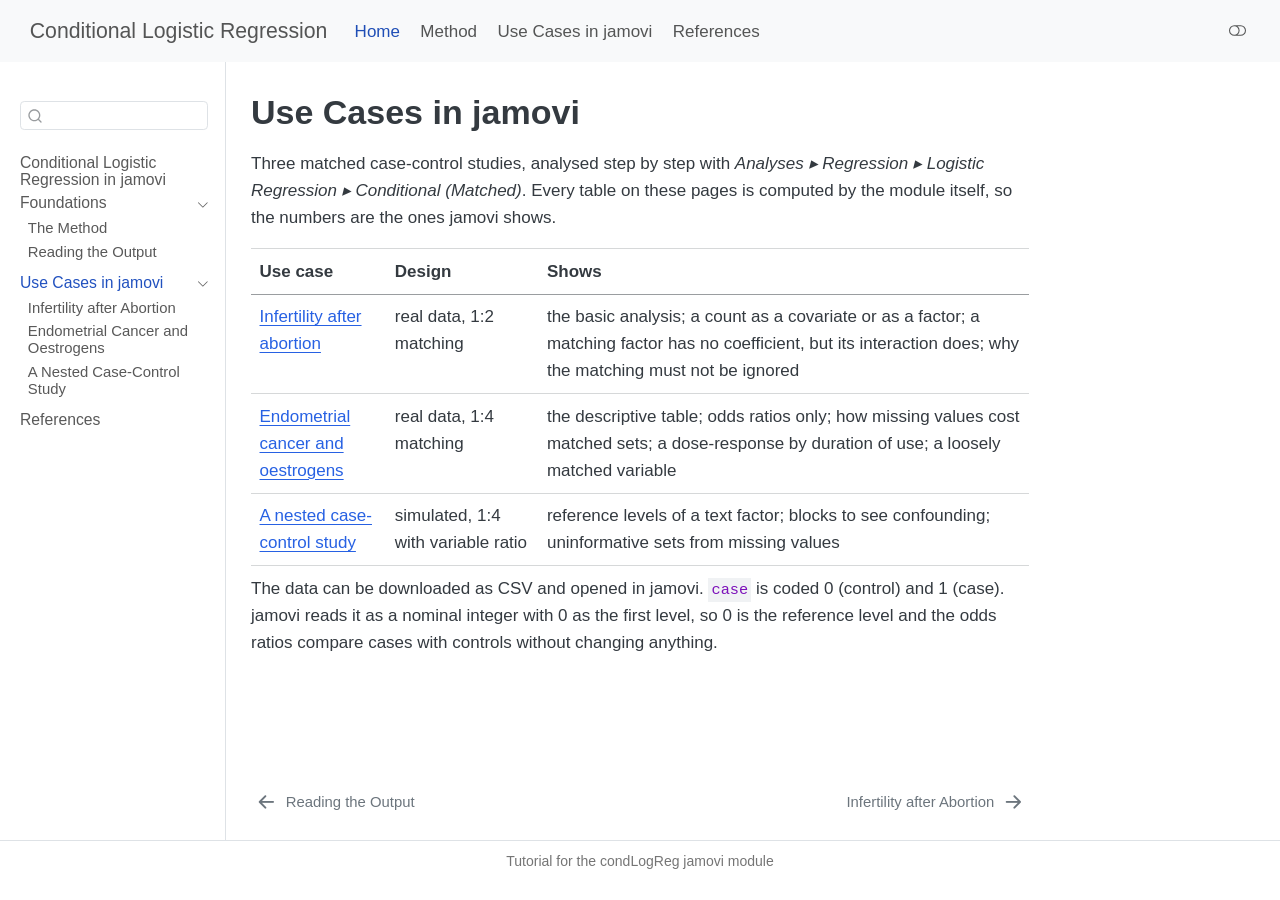
==== commit b8704d9d: "condLogReg 0.2.0: descriptive table, odds-ratios-only table, bdendo and nested data - Descriptives b" ====
--- a/docs/usecases/index.html
+++ b/docs/usecases/index.html
@@ -355,6 +355,12 @@
 </li>
           <li class="sidebar-item">
   <div class="sidebar-item-container"> 
+  <a href="../usecases/bdendo.html" class="sidebar-item-text sidebar-link">
+ <span class="menu-text">Endometrial Cancer and Oestrogens</span></a>
+  </div>
+</li>
+          <li class="sidebar-item">
+  <div class="sidebar-item-container"> 
   <a href="../usecases/nested.html" class="sidebar-item-text sidebar-link">
  <span class="menu-text">A Nested Case-Control Study</span></a>
   </div>
@@ -398,7 +404,7 @@
 </header>
 
 
-<p>Two matched case-control studies, analysed step by step with <em>Analyses ▸ Regression ▸ Logistic Regression ▸ Conditional (Matched)</em>. Every table on these pages is computed by the module itself, so the numbers are the ones jamovi shows.</p>
+<p>Three matched case-control studies, analysed step by step with <em>Analyses ▸ Regression ▸ Logistic Regression ▸ Conditional (Matched)</em>. Every table on these pages is computed by the module itself, so the numbers are the ones jamovi shows.</p>
 <table class="caption-top table">
 <thead>
 <tr class="header">
@@ -414,6 +420,11 @@
 <td>the basic analysis; a count as a covariate or as a factor; a matching factor has no coefficient, but its interaction does; why the matching must not be ignored</td>
 </tr>
 <tr class="even">
+<td><a href="../usecases/bdendo.html">Endometrial cancer and oestrogens</a></td>
+<td>real data, 1:4 matching</td>
+<td>the descriptive table; odds ratios only; how missing values cost matched sets; a dose-response by duration of use; a loosely matched variable</td>
+</tr>
+<tr class="odd">
 <td><a href="../usecases/nested.html">A nested case-control study</a></td>
 <td>simulated, 1:4 with variable ratio</td>
 <td>reference levels of a text factor; blocks to see confounding; uninformative sets from missing values</td>
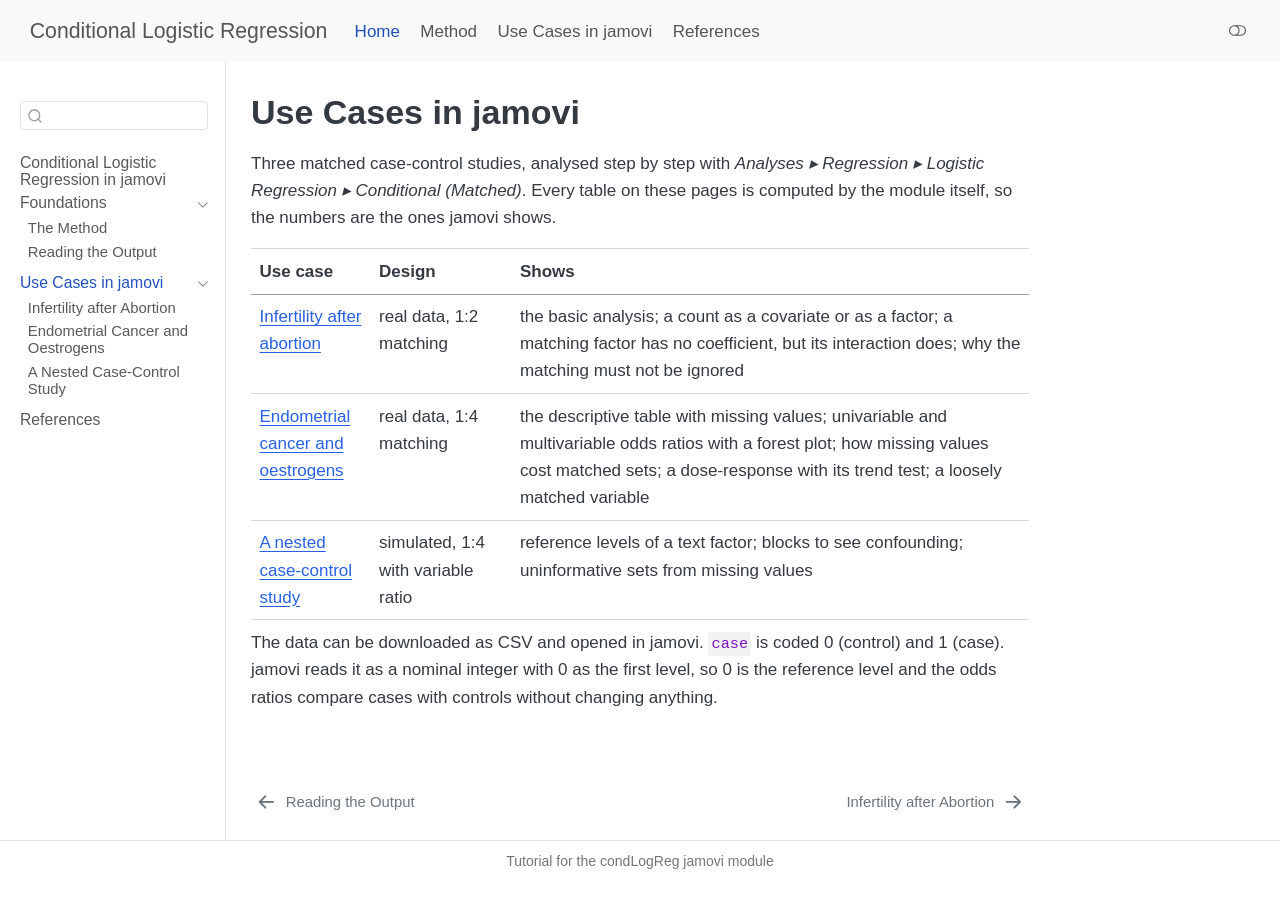
==== commit abc11eae: "condLogReg 0.3.0: prognosis-style coefficient table, univariable/multivariable, trend test, forest p" ====
--- a/docs/usecases/index.html
+++ b/docs/usecases/index.html
@@ -422,7 +422,7 @@
 <tr class="even">
 <td><a href="../usecases/bdendo.html">Endometrial cancer and oestrogens</a></td>
 <td>real data, 1:4 matching</td>
-<td>the descriptive table; odds ratios only; how missing values cost matched sets; a dose-response by duration of use; a loosely matched variable</td>
+<td>the descriptive table with missing values; univariable and multivariable odds ratios with a forest plot; how missing values cost matched sets; a dose-response with its trend test; a loosely matched variable</td>
 </tr>
 <tr class="odd">
 <td><a href="../usecases/nested.html">A nested case-control study</a></td>
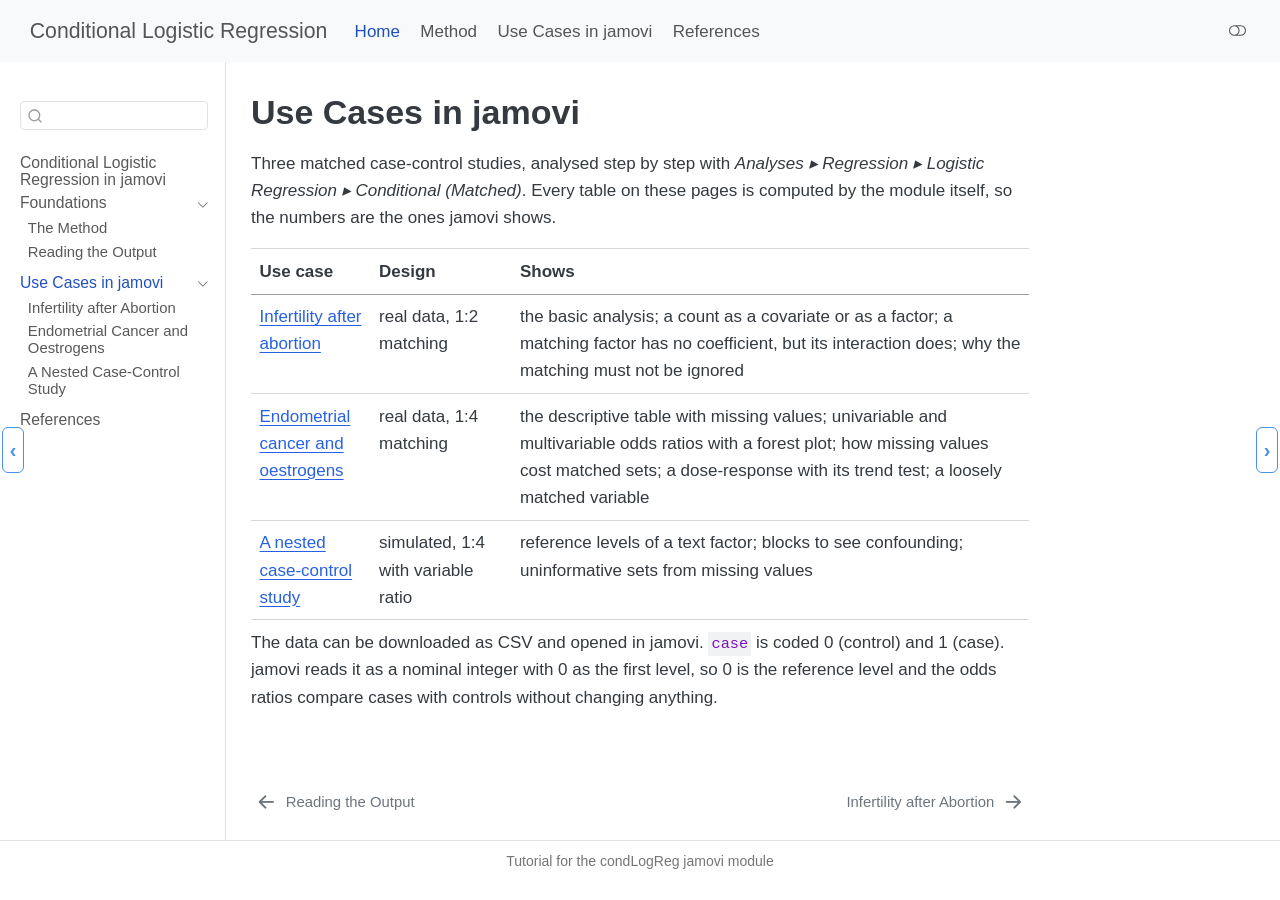
==== commit 9b8ce439: "Tutorial: collapsible left/right side panels (jamovi-skill templates/tutorial/collapse.html) Co-Auth" ====
--- a/docs/usecases/index.html
+++ b/docs/usecases/index.html
@@ -436,6 +436,61 @@
 
 
 <a onclick="window.scrollTo(0, 0); return false;" role="button" id="quarto-back-to-top"><i class="bi bi-arrow-up"></i> Back to top</a></main> <!-- /main -->
+<!-- Collapsible left (contents) and right (on this page) panels on wide
+     screens: a button at each edge, ‹ hides a panel and › brings it back; the
+     text widens into the space; the choice is remembered between pages.
+     Copied from jamovi-skill/templates/tutorial/collapse.html; included with
+     format: html: include-after-body: collapse.html in _quarto.yml. -->
+<style>
+.panel-toggle {
+  position: fixed; top: 50%; transform: translateY(-50%); z-index: 1100;
+  width: 22px; height: 46px; padding: 0; font-size: 20px; line-height: 1;
+  border: 1px solid var(--bs-border-color, #ccc); border-radius: 6px;
+  background: var(--bs-body-bg, #fff); color: var(--bs-body-color, #333);
+  opacity: 0.7; cursor: pointer;
+}
+.panel-toggle:hover { opacity: 1; }
+/* blue, for visibility: the edge buttons and the site title in the contents */
+.panel-toggle { color: #2780e3; border-color: #2780e3; font-weight: bold; opacity: 0.85; }
+.sidebar-title, .sidebar-title a { color: #2780e3 !important; }
+body.quarto-dark .panel-toggle { color: #6aa9f0; border-color: #6aa9f0; }
+body.quarto-dark .sidebar-title, body.quarto-dark .sidebar-title a { color: #6aa9f0 !important; }
+#panel-toggle-left { left: 2px; }
+#panel-toggle-right { right: 2px; }
+@media (max-width: 991.98px) { .panel-toggle { display: none; } }
+@media (min-width: 992px) {
+  body.panel-left-off #quarto-sidebar { display: none !important; }
+  body.panel-right-off #quarto-margin-sidebar { display: none !important; }
+  body.panel-left-off main.content { grid-column-start: page-start !important; }
+  body.panel-right-off main.content { grid-column-end: page-end !important; }
+}
+</style>
+<script>
+(function () {
+  var KEY = "tutorial-panels";
+  var state = { left: true, right: true };
+  try { var s = JSON.parse(localStorage.getItem(KEY)); if (s) state = s; } catch (e) {}
+  function apply() {
+    document.body.classList.toggle("panel-left-off", !state.left);
+    document.body.classList.toggle("panel-right-off", !state.right);
+    var l = document.getElementById("panel-toggle-left"), r = document.getElementById("panel-toggle-right");
+    if (l) { l.textContent = state.left ? "‹" : "›"; l.title = state.left ? "Hide the contents" : "Show the contents"; }
+    if (r) { r.textContent = state.right ? "›" : "‹"; r.title = state.right ? "Hide 'On this page'" : "Show 'On this page'"; }
+    try { localStorage.setItem(KEY, JSON.stringify(state)); } catch (e) {}
+  }
+  function button(id, side) {
+    var b = document.createElement("button");
+    b.type = "button"; b.id = id; b.className = "panel-toggle";
+    b.addEventListener("click", function () { state[side] = !state[side]; apply(); });
+    document.body.appendChild(b);
+  }
+  document.addEventListener("DOMContentLoaded", function () {
+    if (document.getElementById("quarto-sidebar")) button("panel-toggle-left", "left");
+    if (document.getElementById("quarto-margin-sidebar")) button("panel-toggle-right", "right");
+    apply();
+  });
+})();
+</script>
 <script id="quarto-html-after-body" type="application/javascript">
   window.document.addEventListener("DOMContentLoaded", function (event) {
     // Ensure there is a toggle, if there isn't float one in the top right
